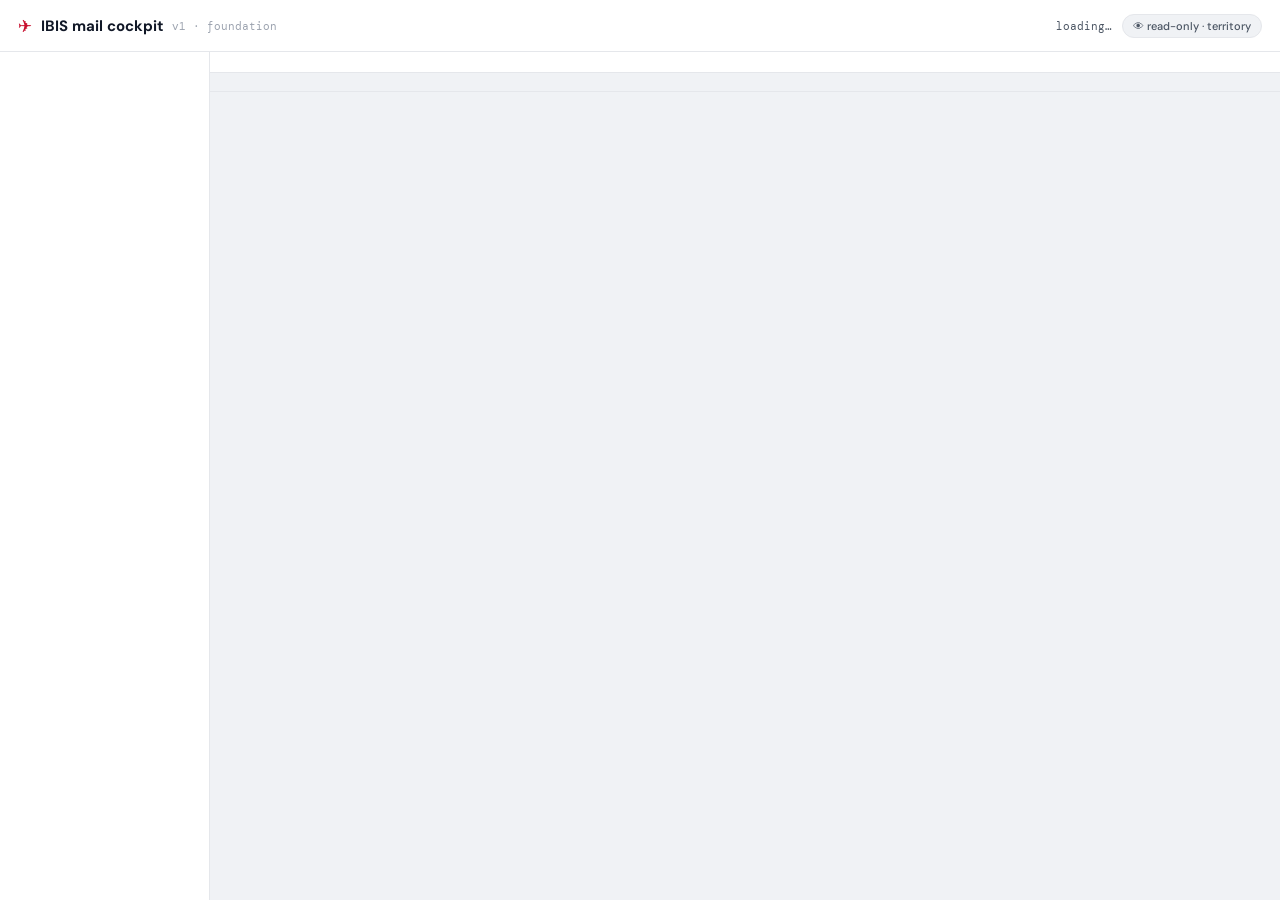
==== cockpit/index.html @ e815835b "Email cockpit v1: account foldering + domain routing + thread-state copilot (read-only, sample data)" ====
<!DOCTYPE html>
<html lang="en">
<head>
  <meta charset="UTF-8" />
  <meta name="viewport" content="width=device-width, initial-scale=1.0" />
  <title>IBIS Mail Cockpit</title>
  <link rel="preconnect" href="https://fonts.googleapis.com" />
  <link rel="preconnect" href="https://fonts.gstatic.com" crossorigin />
  <link href="https://fonts.googleapis.com/css2?family=DM+Sans:wght@400;500;700&family=DM+Mono:wght@400;500&display=swap" rel="stylesheet" />
  <link rel="stylesheet" href="./css/cockpit.css" />
</head>
<body>
  <header class="topbar">
    <div class="brand">
      <span class="brand-mark">✈</span>
      <span class="brand-name">IBIS mail cockpit</span>
      <span class="brand-ver">v1 · foundation</span>
    </div>
    <div class="topbar-right">
      <span id="status" class="status-pill">loading…</span>
      <span class="ro-pill">👁 read-only · territory</span>
    </div>
  </header>

  <div class="cockpit">
    <aside id="sidebar" class="sidebar"></aside>
    <main class="mainpane">
      <div id="filterbar" class="filterbar"></div>
      <div id="list-title" class="list-title"></div>
      <div id="list" class="list"></div>
    </main>
  </div>

  <script type="module" src="./js/main.js"></script>
</body>
</html>
---- cockpit/css/cockpit.css ----
:root {
  --red: #C8102E;
  --bg: #f0f2f5;
  --card: #ffffff;
  --ink: #111827;
  --ink-2: #4b5563;
  --ink-3: #9ca3af;
  --line: #e5e7eb;
  --line-2: #d1d5db;
  --radius: 10px;
}

* { box-sizing: border-box; }

html, body {
  margin: 0;
  height: 100%;
  background: var(--bg);
  color: var(--ink);
  font-family: 'DM Sans', system-ui, sans-serif;
  font-size: 14px;
}

.topbar {
  height: 52px;
  background: var(--card);
  border-bottom: 1px solid var(--line);
  display: flex;
  align-items: center;
  justify-content: space-between;
  padding: 0 18px;
}
.brand { display: flex; align-items: center; gap: 9px; }
.brand-mark { color: var(--red); font-size: 17px; }
.brand-name { font-weight: 700; font-size: 15px; }
.brand-ver { font-size: 11px; color: var(--ink-3); font-family: 'DM Mono', monospace; }
.topbar-right { display: flex; align-items: center; gap: 10px; }
.status-pill { font-size: 11px; color: var(--ink-2); font-family: 'DM Mono', monospace; }
.ro-pill {
  font-size: 11px; font-weight: 500; color: var(--ink-2);
  background: var(--bg); border: 1px solid var(--line);
  padding: 4px 10px; border-radius: 999px;
}

.cockpit {
  display: flex;
  height: calc(100vh - 52px);
}

/* ---------------- sidebar ---------------- */
.sidebar {
  width: 210px;
  flex-shrink: 0;
  background: var(--card);
  border-right: 1px solid var(--line);
  padding: 10px 8px;
  overflow-y: auto;
}
.nav-row {
  display: flex; align-items: center; justify-content: space-between;
  padding: 6px 8px;
  border-radius: 8px;
  cursor: pointer;
  color: var(--ink-2);
  margin-bottom: 1px;
}
.nav-row:hover { background: var(--bg); }
.nav-row.active { background: #fdeaed; color: var(--red); }
.nav-row.active .nav-count { color: var(--red); }
.nav-label { display: flex; align-items: center; gap: 7px; font-size: 13px; overflow: hidden; text-overflow: ellipsis; white-space: nowrap; }
.nav-emoji { font-size: 13px; }
.nav-count { font-size: 11px; color: var(--ink-3); font-family: 'DM Mono', monospace; flex-shrink: 0; }
.nav-top { font-weight: 500; color: var(--ink); }
.nav-triage.active { background: #fef3c7; color: #92400e; }
.nav-triage.active .nav-count { color: #92400e; }
.nav-sub { color: var(--ink-2); }
.nav-sub .nav-label { font-size: 12px; }
.nav-heading {
  font-size: 10px; font-weight: 700; letter-spacing: 0.05em;
  color: var(--ink-3); text-transform: uppercase;
  padding: 12px 8px 5px;
}
.nav-new {
  display: flex; align-items: center; gap: 6px;
  padding: 8px; margin-top: 4px;
  font-size: 12px; color: var(--red); cursor: pointer;
}
.nav-new:hover { text-decoration: underline; }

/* ---------------- main pane ---------------- */
.mainpane { flex: 1; min-width: 0; display: flex; flex-direction: column; }

.filterbar {
  display: flex; align-items: center; gap: 6px; flex-wrap: wrap;
  padding: 10px 16px;
  background: var(--card);
  border-bottom: 1px solid var(--line);
}
.slice-lead { font-size: 11px; color: var(--ink-3); margin-right: 2px; }
.chip {
  font-size: 12px; color: var(--ink-2);
  background: var(--bg); border: 1px solid var(--line);
  padding: 3px 11px; border-radius: 999px; cursor: pointer;
}
.chip:hover { border-color: var(--line-2); }
.chip-on { background: #fdeaed; color: var(--red); border-color: #f3b6c0; font-weight: 500; }

.list-title {
  padding: 9px 16px;
  font-size: 12px; color: var(--ink-2);
  border-bottom: 1px solid var(--line);
  background: var(--bg);
}
.list { flex: 1; overflow-y: auto; }

/* ---------------- threads ---------------- */
.thread { border-bottom: 1px solid var(--line); background: var(--card); }
.thread.open { background: #fbfcfd; }
.thread-head { padding: 11px 16px; cursor: pointer; }
.thread-head:hover { background: var(--bg); }
.thread-top { display: flex; align-items: center; justify-content: space-between; }
.thread-name { font-size: 13px; font-weight: 500; color: var(--ink); }
.thread-age { font-size: 11px; color: var(--ink-3); font-family: 'DM Mono', monospace; }
.thread-subj {
  font-size: 12px; color: var(--ink-2); margin: 2px 0 7px;
  overflow: hidden; text-overflow: ellipsis; white-space: nowrap;
}
.badge {
  display: inline-block;
  font-size: 11px; font-weight: 500;
  padding: 2px 9px; border-radius: 999px;
}
.st-green { background: #dcfce7; color: #15803d; }
.st-amber { background: #fef3c7; color: #92400e; }
.st-blue  { background: #dbeafe; color: #1e40af; }
.st-red   { background: #fee2e2; color: #b91c1c; }
.st-grey  { background: #f3f4f6; color: #6b7280; }

.thread-detail { padding: 4px 16px 14px; }
.msg { padding: 8px 12px; border-radius: 8px; margin-bottom: 6px; border: 1px solid var(--line); }
.msg-in { background: var(--card); }
.msg-out { background: #f6f8ff; border-color: #e0e7ff; }
.msg-meta { display: flex; align-items: center; gap: 8px; margin-bottom: 3px; }
.msg-who { font-size: 12px; font-weight: 500; color: var(--ink); }
.msg-date { font-size: 11px; color: var(--ink-3); font-family: 'DM Mono', monospace; }
.msg-body { font-size: 12px; color: var(--ink-2); line-height: 1.5; }
.detail-foot { font-size: 10px; color: var(--ink-3); font-style: italic; padding-top: 2px; }

.empty { padding: 40px 16px; text-align: center; color: var(--ink-3); font-size: 13px; }
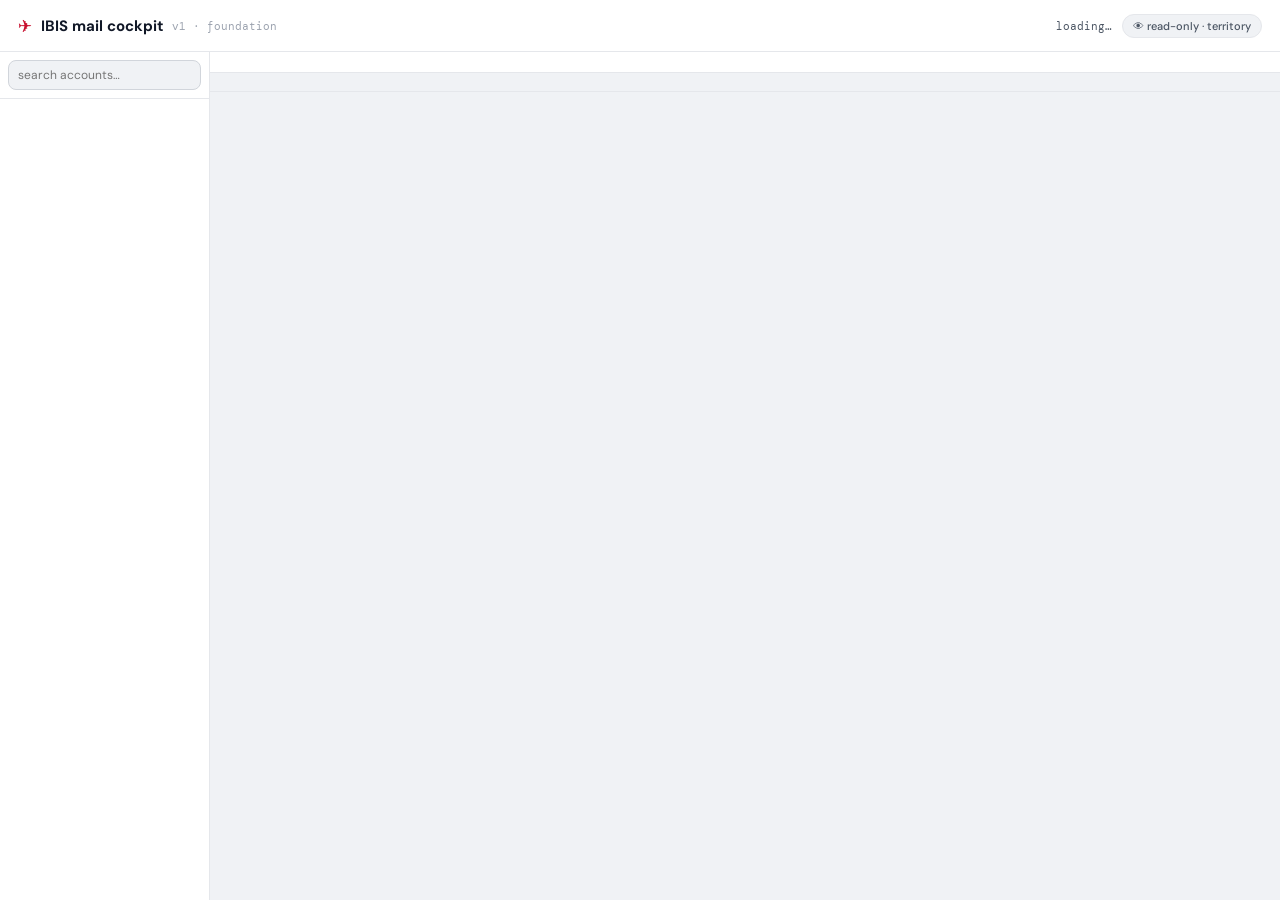
==== commit cc056519: "Email cockpit: connect to dashboard territory + auto-build a folder per account Cockpit now reads th" ====
--- a/cockpit/index.html
+++ b/cockpit/index.html
@@ -23,7 +23,12 @@
   </header>
 
   <div class="cockpit">
-    <aside id="sidebar" class="sidebar"></aside>
+    <aside class="sidebar">
+      <div class="acct-search">
+        <input id="acct-filter" type="text" placeholder="search accounts…" autocomplete="off" />
+      </div>
+      <div id="nav" class="nav"></div>
+    </aside>
     <main class="mainpane">
       <div id="filterbar" class="filterbar"></div>
       <div id="list-title" class="list-title"></div>
--- a/cockpit/css/cockpit.css
+++ b/cockpit/css/cockpit.css
@@ -53,9 +53,24 @@
   flex-shrink: 0;
   background: var(--card);
   border-right: 1px solid var(--line);
-  padding: 10px 8px;
-  overflow-y: auto;
+  display: flex;
+  flex-direction: column;
+  min-height: 0;
 }
+.acct-search { padding: 8px; border-bottom: 1px solid var(--line); }
+.acct-search input {
+  width: 100%;
+  font-family: 'DM Sans', sans-serif;
+  font-size: 12px;
+  padding: 6px 9px;
+  border: 1px solid var(--line-2);
+  border-radius: 8px;
+  background: var(--bg);
+  color: var(--ink);
+  outline: none;
+}
+.acct-search input:focus { border-color: var(--red); background: #fff; }
+.nav { flex: 1; overflow-y: auto; padding: 8px; }
 .nav-row {
   display: flex; align-items: center; justify-content: space-between;
   padding: 6px 8px;
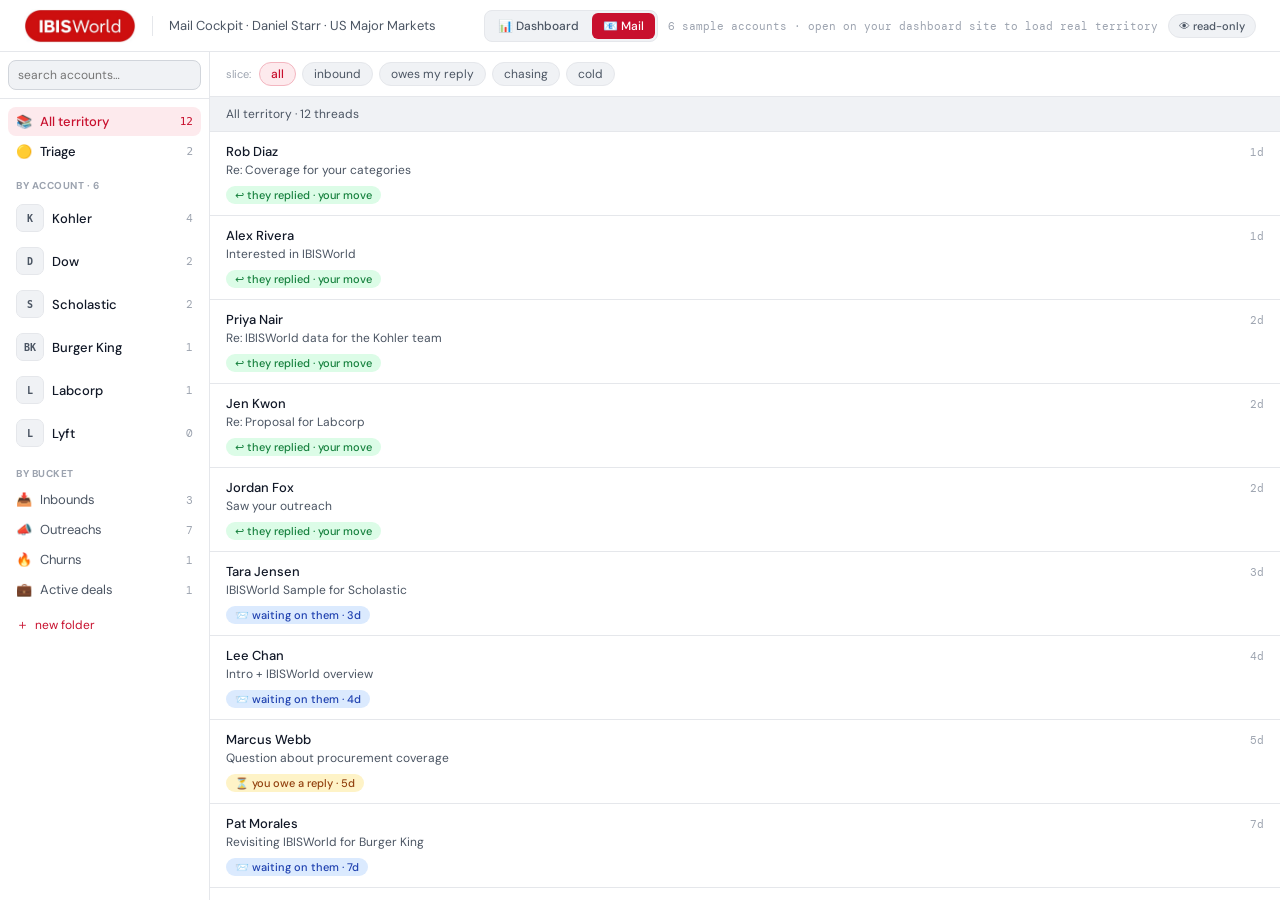
==== commit 44dd22ef: "Matching headers + seamless Dashboard/Mail switch across both apps Cockpit header now mirrors the da" ====
--- a/cockpit/index.html
+++ b/cockpit/index.html
@@ -10,15 +10,19 @@
   <link rel="stylesheet" href="./css/cockpit.css" />
 </head>
 <body>
-  <header class="topbar">
-    <div class="brand">
-      <span class="brand-mark">✈</span>
-      <span class="brand-name">IBIS mail cockpit</span>
-      <span class="brand-ver">v1 · foundation</span>
+  <header class="header">
+    <div class="header-left">
+      <div class="logo-shine-wrap"><img class="ibis-logo" src="./assets/ibis-logo.jpg" alt="IBISWorld"></div>
+      <div class="divider"></div>
+      <span class="header-title">Mail Cockpit · Daniel Starr · US Major Markets</span>
     </div>
-    <div class="topbar-right">
+    <div class="header-right">
+      <div class="mode-switch">
+        <a class="mode-seg" href="../" title="Switch to the dashboard">📊 Dashboard</a>
+        <a class="mode-seg active">📧 Mail</a>
+      </div>
       <span id="status" class="status-pill">loading…</span>
-      <span class="ro-pill">👁 read-only · territory</span>
+      <span class="ro-pill">👁 read-only</span>
     </div>
   </header>
 
--- a/cockpit/css/cockpit.css
+++ b/cockpit/css/cockpit.css
@@ -21,26 +21,42 @@
   font-size: 14px;
 }
 
-.topbar {
+.header {
   height: 52px;
   background: var(--card);
   border-bottom: 1px solid var(--line);
   display: flex;
   align-items: center;
   justify-content: space-between;
-  padding: 0 18px;
+  padding: 0 24px;
 }
-.brand { display: flex; align-items: center; gap: 9px; }
-.brand-mark { color: var(--red); font-size: 17px; }
-.brand-name { font-weight: 700; font-size: 15px; }
-.brand-ver { font-size: 11px; color: var(--ink-3); font-family: 'DM Mono', monospace; }
-.topbar-right { display: flex; align-items: center; gap: 10px; }
-.status-pill { font-size: 11px; color: var(--ink-2); font-family: 'DM Mono', monospace; }
+.header-left { display: flex; align-items: center; gap: 16px; }
+.ibis-logo { height: 34px; width: auto; display: block; }
+.logo-shine-wrap { position: relative; display: inline-flex; align-items: center; overflow: hidden; border-radius: 6px; }
+.divider { width: 1px; height: 20px; background: var(--line); }
+.header-title { color: var(--ink-2); font-size: 13px; font-weight: 400; }
+.header-right { display: flex; align-items: center; gap: 10px; }
+.status-pill { font-size: 11px; color: var(--ink-3); font-family: 'DM Mono', monospace; }
 .ro-pill {
   font-size: 11px; font-weight: 500; color: var(--ink-2);
   background: var(--bg); border: 1px solid var(--line);
   padding: 4px 10px; border-radius: 999px;
 }
+
+/* seamless switch between dashboard + cockpit (shared look in both headers) */
+.mode-switch {
+  display: inline-flex; background: var(--bg);
+  border: 1px solid var(--line); border-radius: 8px; padding: 2px; gap: 2px;
+}
+.mode-seg {
+  font-size: 12px; font-weight: 500; color: var(--ink-2); text-decoration: none;
+  padding: 5px 11px; border-radius: 6px;
+  display: inline-flex; align-items: center; gap: 5px;
+  cursor: pointer; transition: background 120ms ease, color 120ms ease;
+}
+.mode-seg:hover { background: #fff; }
+.mode-seg.active { background: var(--red); color: #fff; cursor: default; }
+.mode-seg.active:hover { background: var(--red); }
 
 .cockpit {
   display: flex;
@@ -82,19 +98,37 @@
 .nav-row:hover { background: var(--bg); }
 .nav-row.active { background: #fdeaed; color: var(--red); }
 .nav-row.active .nav-count { color: var(--red); }
-.nav-label { display: flex; align-items: center; gap: 7px; font-size: 13px; overflow: hidden; text-overflow: ellipsis; white-space: nowrap; }
-.nav-emoji { font-size: 13px; }
-.nav-count { font-size: 11px; color: var(--ink-3); font-family: 'DM Mono', monospace; flex-shrink: 0; }
+.nav-label { display: flex; align-items: center; gap: 8px; min-width: 0; font-size: 13px; overflow: hidden; }
+.nav-label { text-overflow: ellipsis; white-space: nowrap; }
+.nav-emoji { font-size: 13px; flex-shrink: 0; }
+.nav-count { font-size: 11px; color: var(--ink-3); font-family: 'DM Mono', monospace; flex-shrink: 0; margin-left: 6px; }
 .nav-top { font-weight: 500; color: var(--ink); }
 .nav-triage.active { background: #fef3c7; color: #92400e; }
 .nav-triage.active .nav-count { color: #92400e; }
 .nav-sub { color: var(--ink-2); }
 .nav-sub .nav-label { font-size: 12px; }
+
+/* logo folder rows — bigger + company logo */
+.nav-acct { padding-top: 7px; padding-bottom: 7px; }
+.nav-acct .nav-label { font-size: 13px; font-weight: 500; color: var(--ink); }
+.flogo {
+  width: 28px; height: 28px; flex-shrink: 0;
+  border-radius: 7px; background: #fff; border: 1px solid var(--line);
+  display: inline-flex; align-items: center; justify-content: center; overflow: hidden;
+}
+.flogo img { width: 100%; height: 100%; object-fit: contain; padding: 3px; }
+.flogo-init {
+  font-size: 10px; font-weight: 700; color: var(--ink-2);
+  background: var(--bg); font-family: 'DM Mono', monospace;
+}
+
 .nav-heading {
   font-size: 10px; font-weight: 700; letter-spacing: 0.05em;
   color: var(--ink-3); text-transform: uppercase;
   padding: 12px 8px 5px;
 }
+.nav-heading-note { font-weight: 400; text-transform: none; letter-spacing: 0; opacity: 0.8; }
+.nav-none { font-size: 11px; color: var(--ink-3); padding: 4px 10px; }
 .nav-new {
   display: flex; align-items: center; gap: 6px;
   padding: 8px; margin-top: 4px;
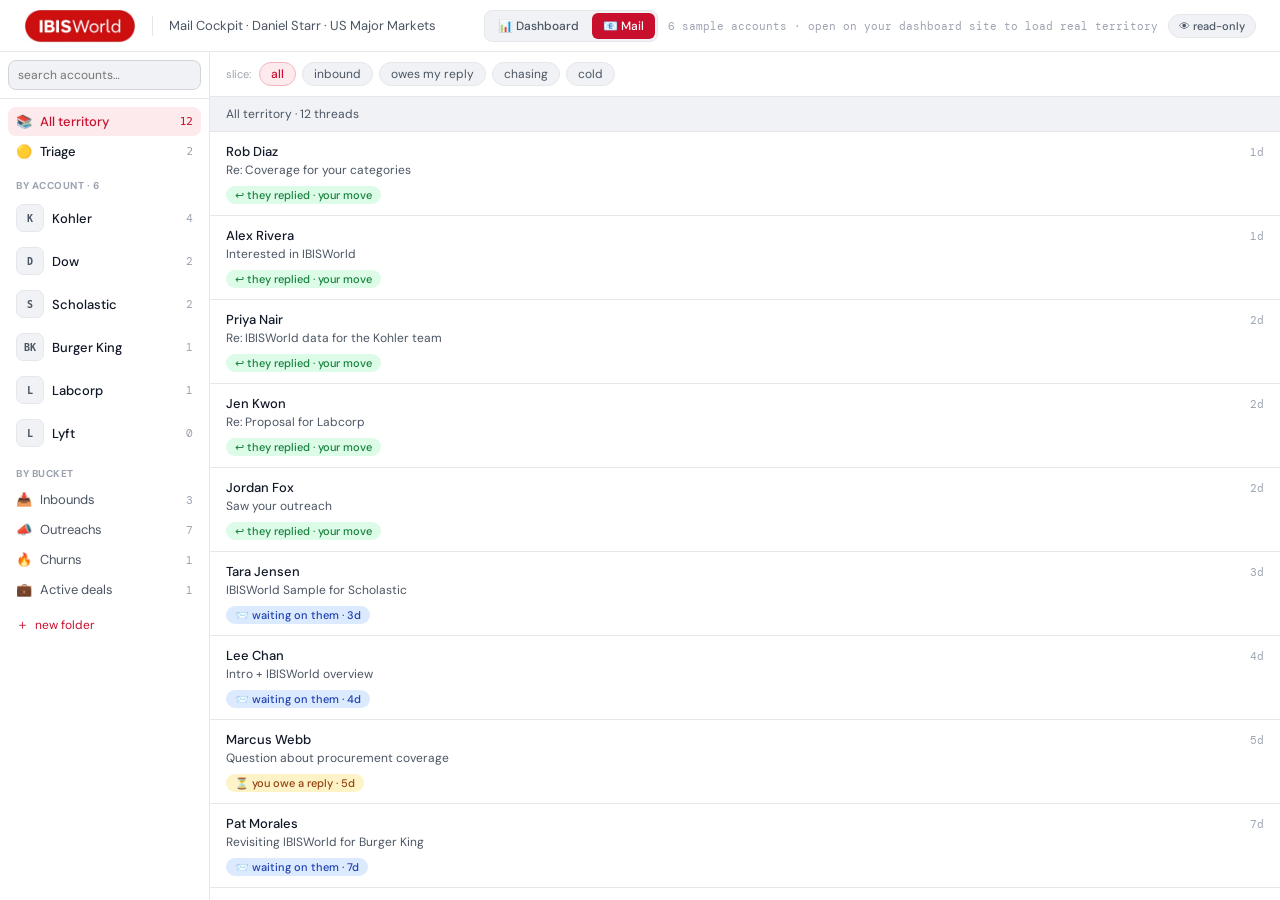
==== commit 5cda27d6: "Skip the splash when switching Dashboard<->Mail (loads straight in) The splash is purely aesthetic (" ====
--- a/cockpit/index.html
+++ b/cockpit/index.html
@@ -18,7 +18,7 @@
     </div>
     <div class="header-right">
       <div class="mode-switch">
-        <a class="mode-seg" href="../" title="Switch to the dashboard">📊 Dashboard</a>
+        <a class="mode-seg" href="../?nosplash=1" title="Switch to the dashboard">📊 Dashboard</a>
         <a class="mode-seg active">📧 Mail</a>
       </div>
       <span id="status" class="status-pill">loading…</span>
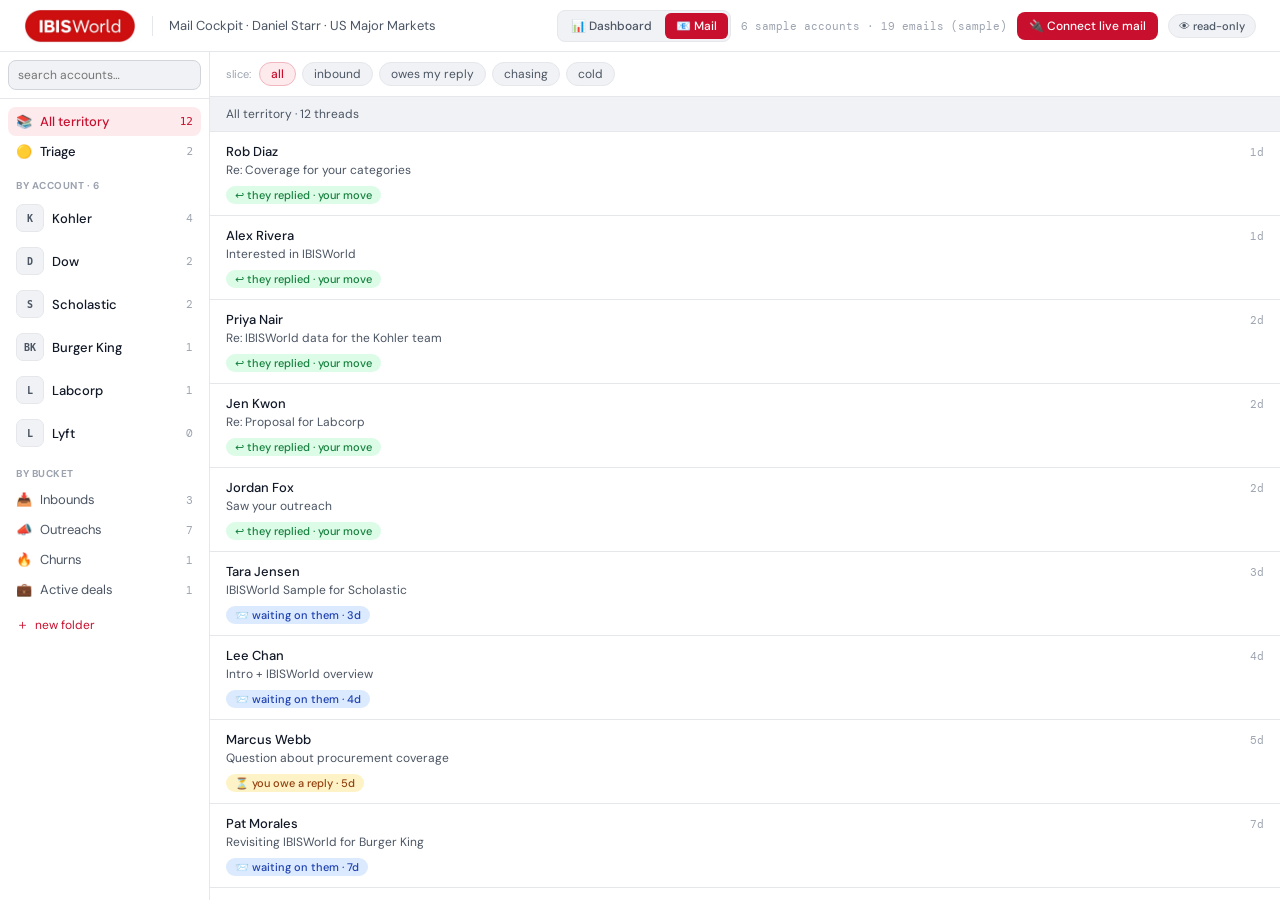
==== commit b89a81da: "Cockpit: live-mail reader — ingest OneDrive JSON to IndexedDB, map, thread, clean up Reads Message J" ====
--- a/cockpit/index.html
+++ b/cockpit/index.html
@@ -22,6 +22,7 @@
         <a class="mode-seg active">📧 Mail</a>
       </div>
       <span id="status" class="status-pill">loading…</span>
+      <button id="connect-mail-btn" class="connect-btn" type="button">🔌 Connect live mail</button>
       <span class="ro-pill">👁 read-only</span>
     </div>
   </header>
--- a/cockpit/css/cockpit.css
+++ b/cockpit/css/cockpit.css
@@ -42,6 +42,15 @@
   background: var(--bg); border: 1px solid var(--line);
   padding: 4px 10px; border-radius: 999px;
 }
+.connect-btn {
+  font-family: 'DM Sans', sans-serif;
+  font-size: 12px; font-weight: 500; color: #fff;
+  background: var(--red); border: none;
+  padding: 6px 12px; border-radius: 8px; cursor: pointer;
+  transition: filter 120ms ease;
+}
+.connect-btn:hover { filter: brightness(1.08); }
+.connect-btn:active { transform: scale(0.98); }
 
 /* seamless switch between dashboard + cockpit (shared look in both headers) */
 .mode-switch {
